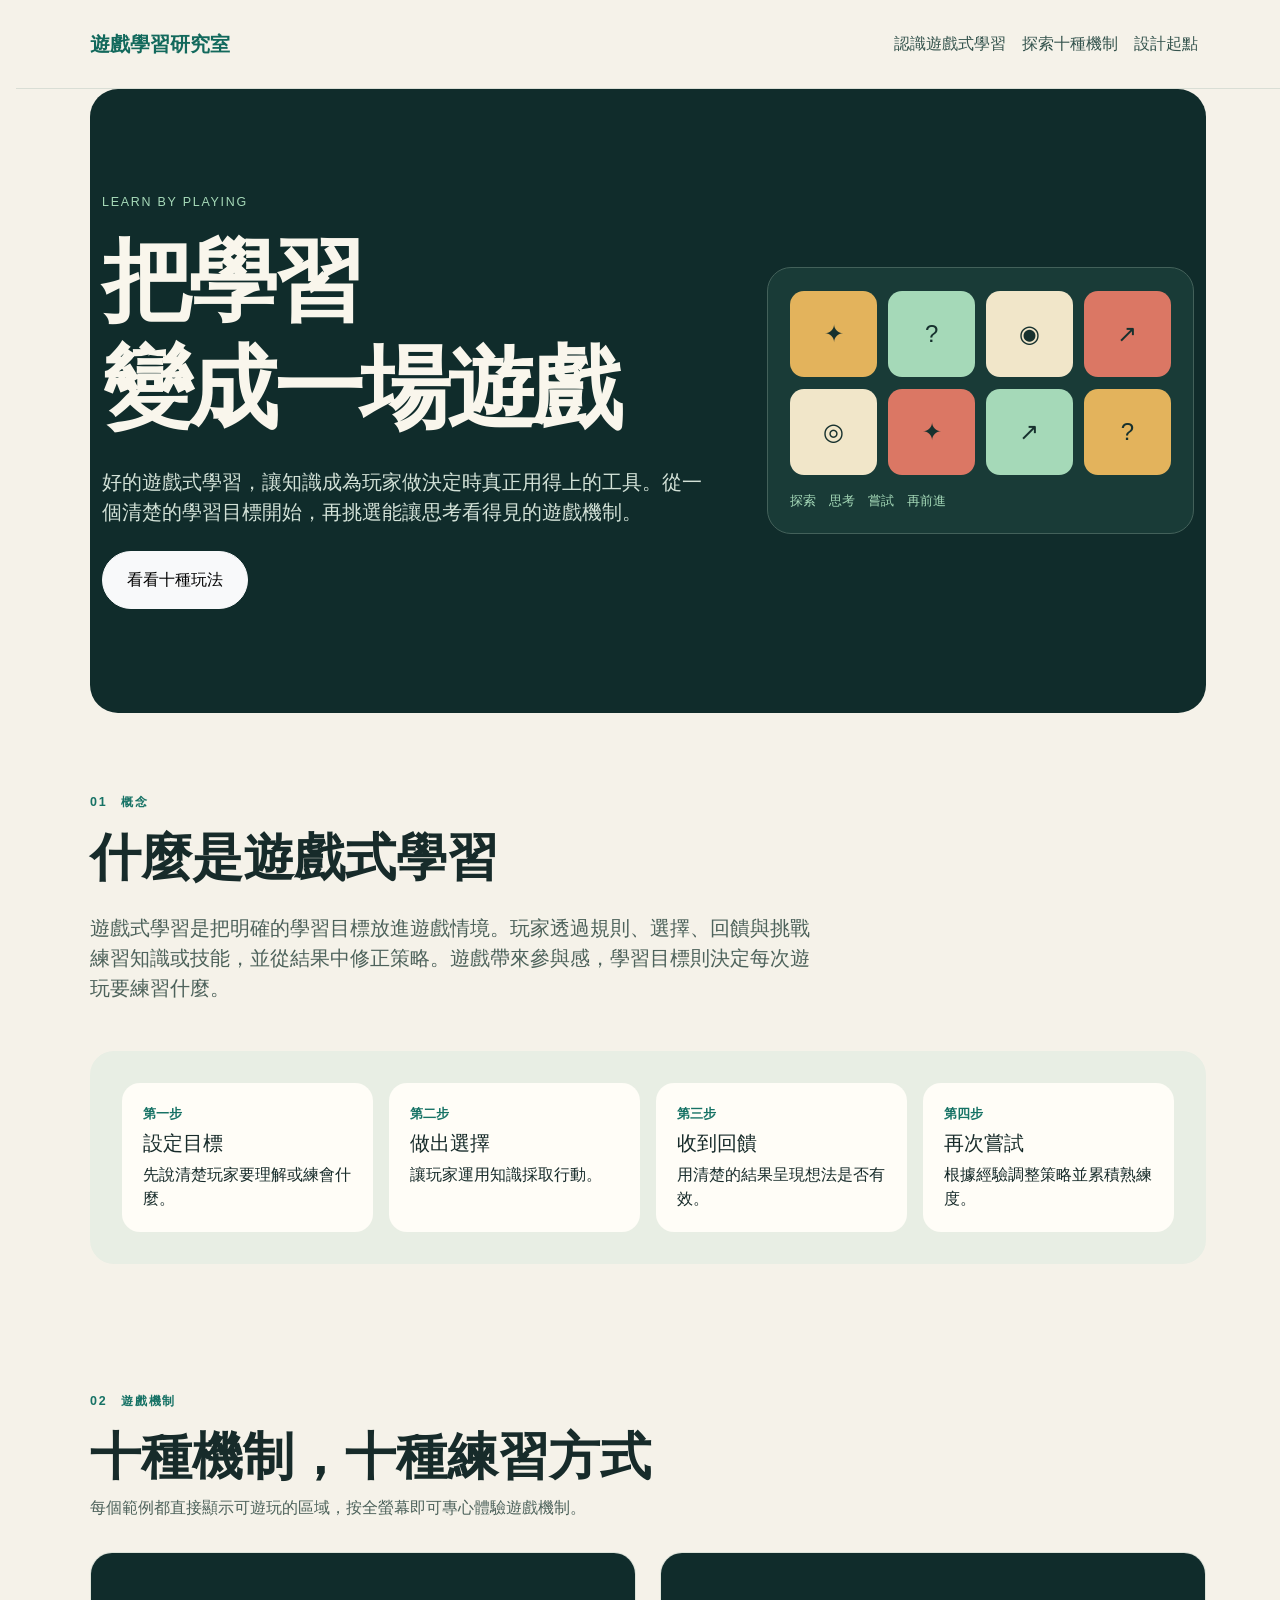
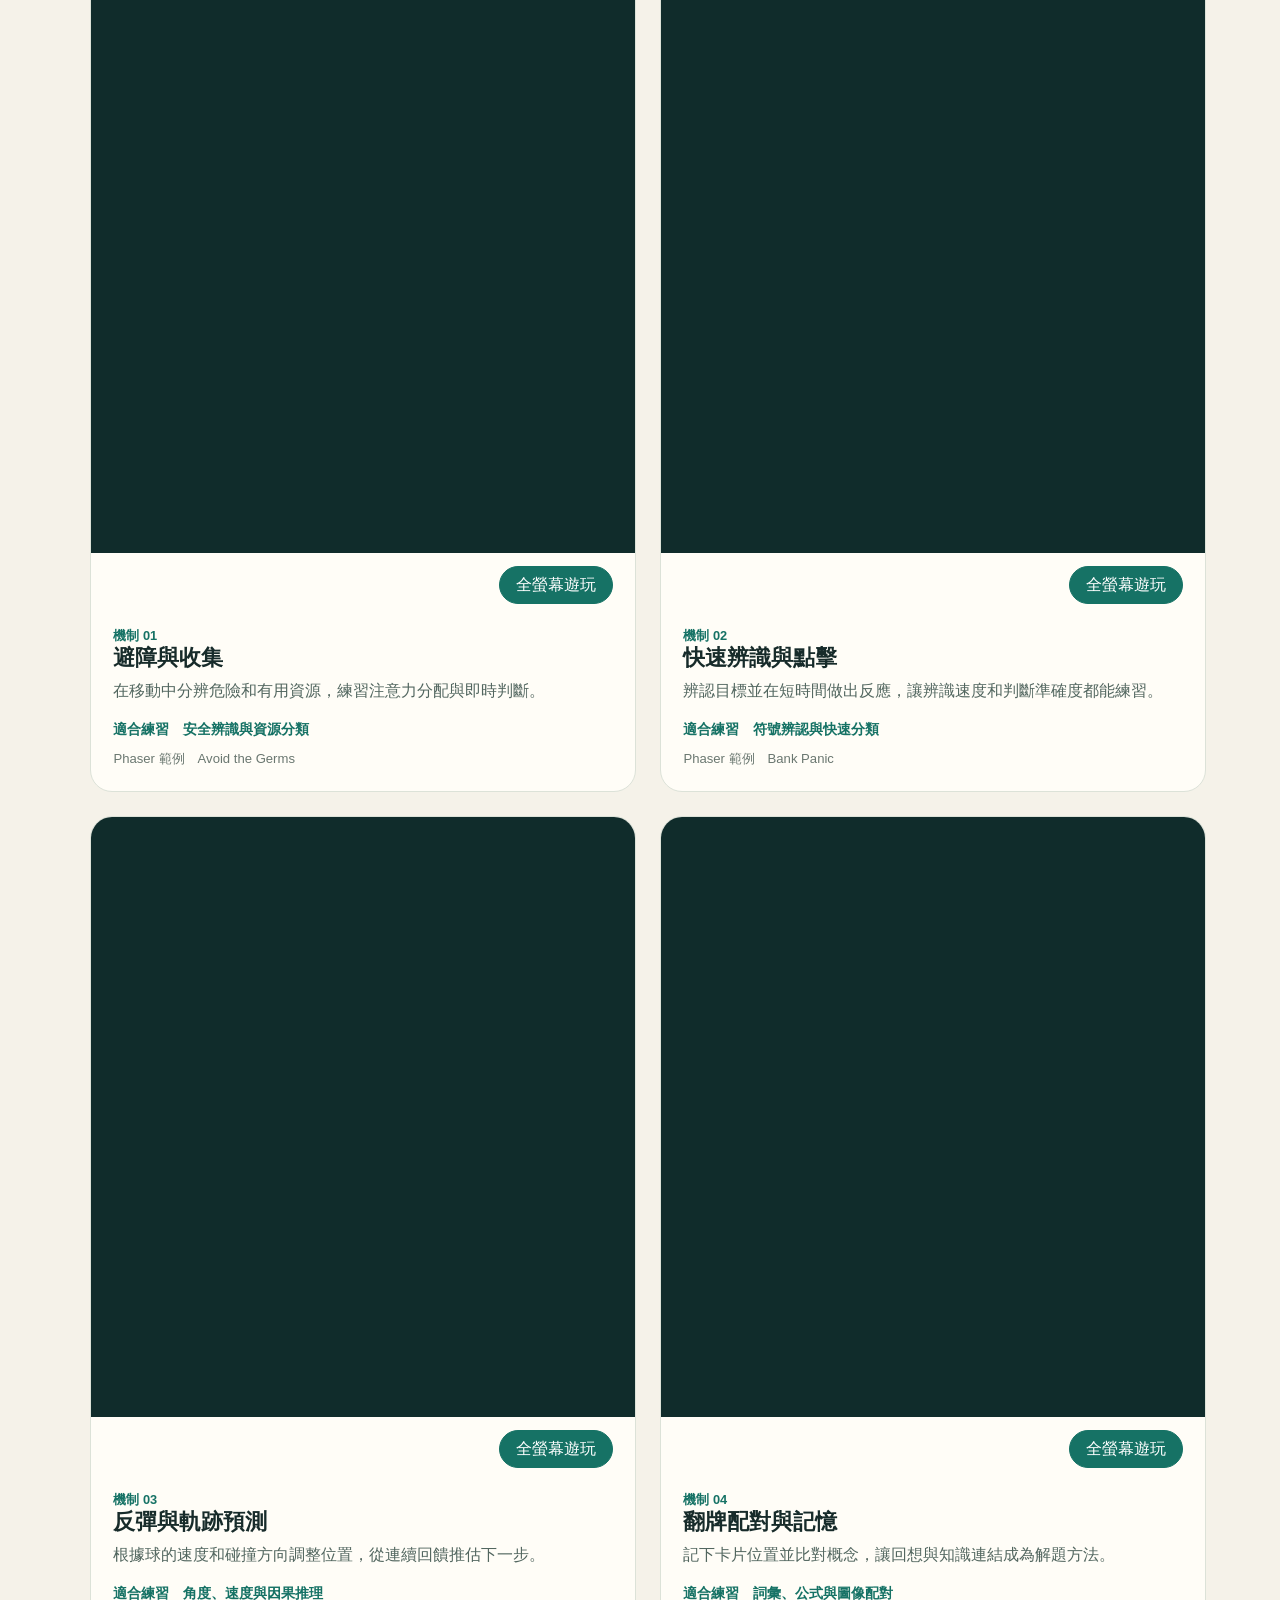
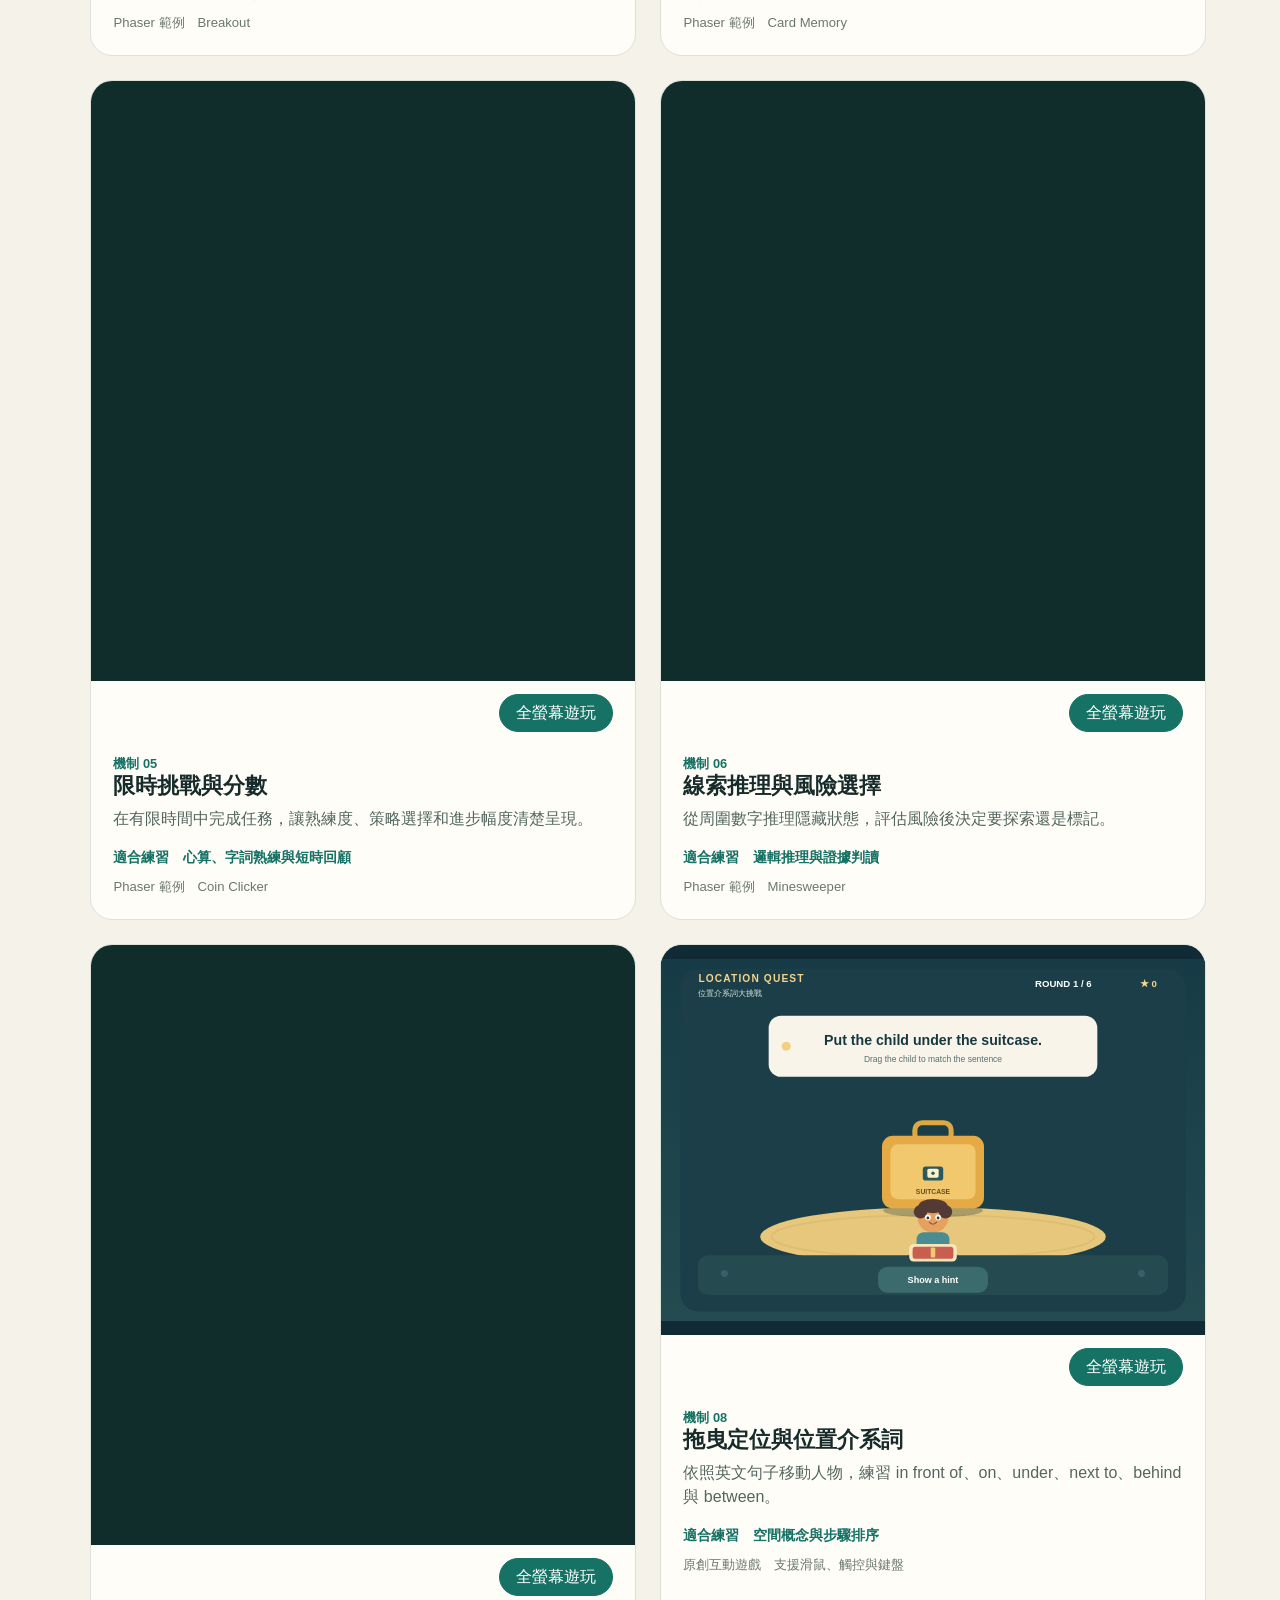
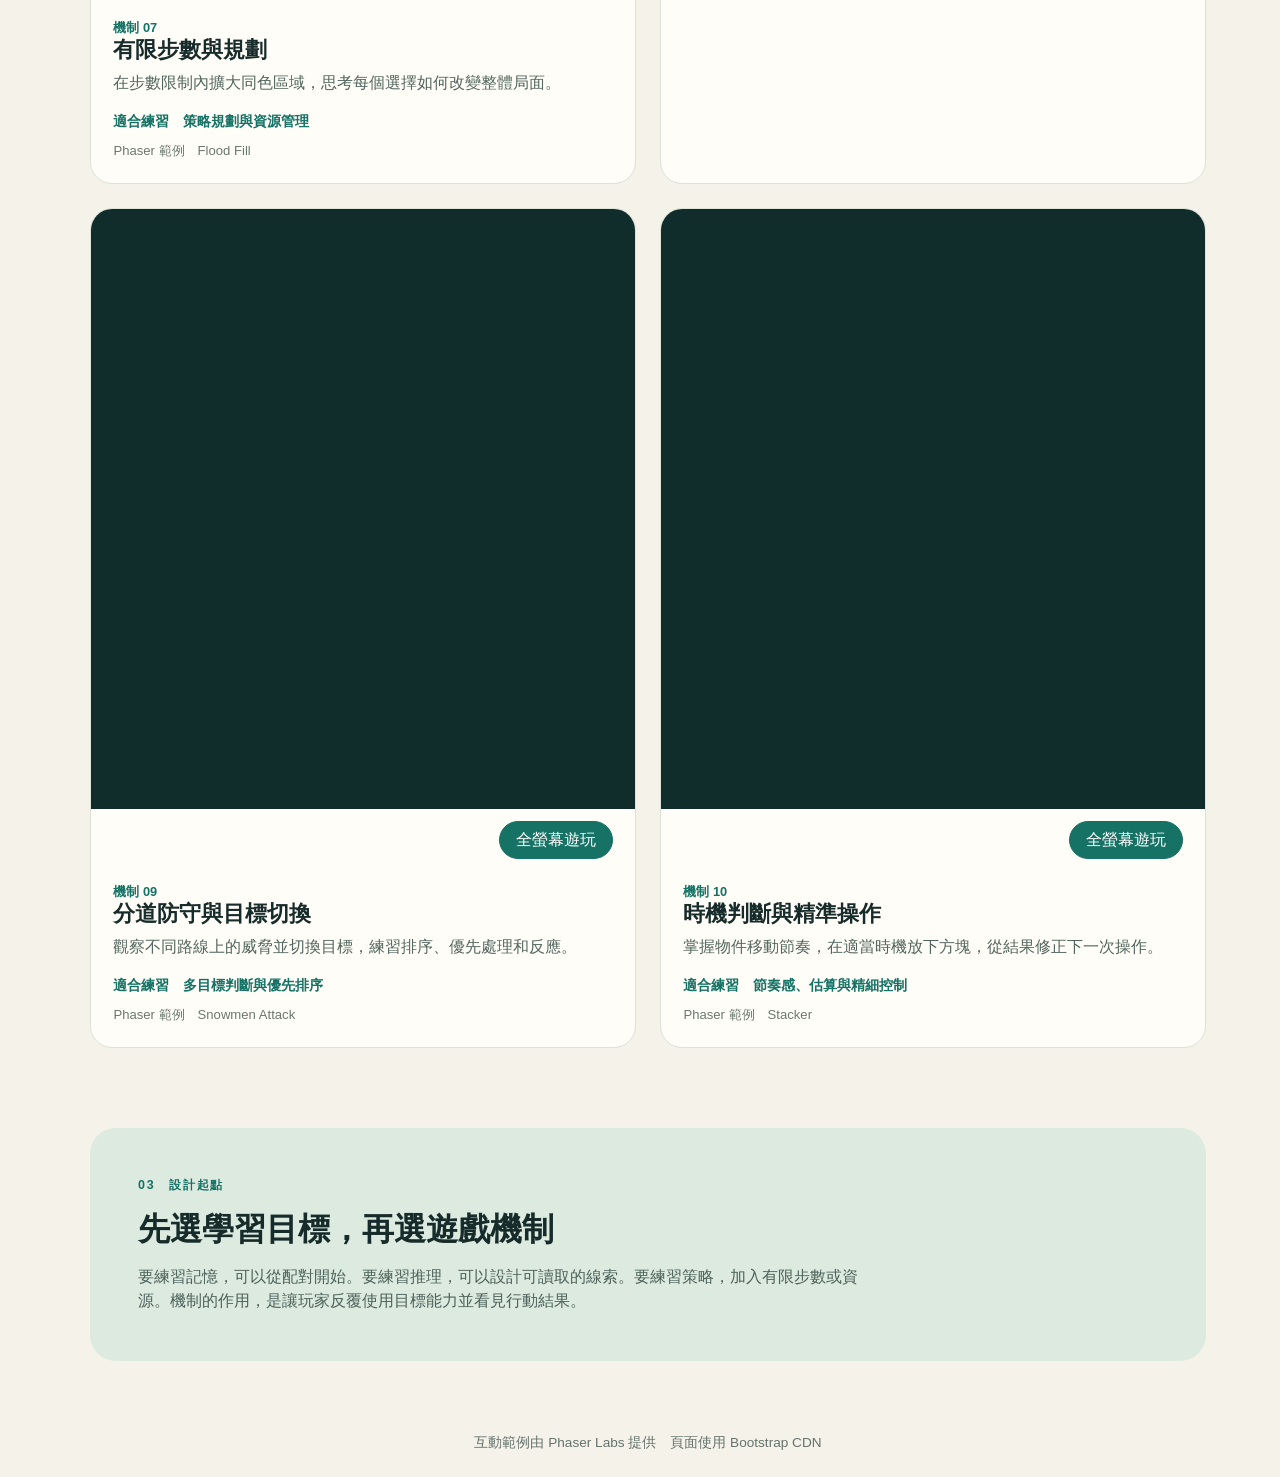
==== learning.html @ 2020c881 "Add interactive learning game examples" ====
<!doctype html>
<html lang="zh-Hant">
<head>
  <meta charset="utf-8">
  <meta name="viewport" content="width=device-width, initial-scale=1">
  <meta name="theme-color" content="#f5f2e9">
  <title>把學習變成遊戲｜遊戲式學習與 Phaser 機制</title>
  <link href="https://cdn.jsdelivr.net/npm/bootstrap@5.3.3/dist/css/bootstrap.min.css" rel="stylesheet">
  <style>
    html { overflow-y: scroll }
    body { padding-left: 16px }
    body { background: #f5f2e9 }
    body { color: #172b2a }
    body { font-family: "Noto Sans TC", "Microsoft JhengHei", sans-serif }
    .navbar { background: #f5f2e9 }
    .navbar { border-bottom: 1px solid #d9ded5 }
    .brand { color: #12695c }
    .brand { font-weight: 800 }
    .navlink { color: #34534d }
    .hero { background: #102c2b }
    .hero { color: #f9f6ec }
    .hero { border-radius: 28px }
    .hero { overflow: hidden }
    .hero { position: relative }
    .hero { padding: 5rem 0 }
    .eyebrow { color: #a5d9b8 }
    .eyebrow { letter-spacing: .14em }
    .eyebrow { font-size: .78rem }
    .hero h1 { font-size: clamp(2.8rem, 7vw, 5.8rem) }
    .hero h1 { font-weight: 850 }
    .hero h1 { letter-spacing: -.045em }
    .hero p { color: #d2e1d7 }
    .hero p { max-width: 38rem }
    .heroart { border: 1px solid #43615a }
    .heroart { border-radius: 24px }
    .heroart { background: #193b37 }
    .heroart { padding: 1.4rem }
    .board { display: grid }
    .board { grid-template-columns: repeat(4, 1fr) }
    .board { gap: .7rem }
    .tile { aspect-ratio: 1 }
    .tile { align-items: center }
    .tile { display: flex }
    .tile { justify-content: center }
    .tile { border-radius: 14px }
    .tile { background: #e3b35c }
    .tile { color: #17312e }
    .tile { font-size: 1.5rem }
    .tile:nth-child(2) { background: #a5d9b8 }
    .tile:nth-child(3) { background: #f1e6c9 }
    .tile:nth-child(4) { background: #db7764 }
    .tile:nth-child(5) { background: #f1e6c9 }
    .tile:nth-child(6) { background: #db7764 }
    .tile:nth-child(7) { background: #a5d9b8 }
    .tile:nth-child(8) { background: #e3b35c }
    .caption { color: #a5d9b8 }
    .caption { font-size: .82rem }
    .sectiontag { color: #167265 }
    .sectiontag { font-size: .78rem }
    .sectiontag { font-weight: 800 }
    .sectiontag { letter-spacing: .14em }
    .intro { padding: 5rem 0 3rem }
    .intro h2 { max-width: 48rem }
    .intro h2 { font-size: clamp(2rem, 4vw, 3.4rem) }
    .intro h2 { font-weight: 800 }
    .leadcopy { color: #4d625b }
    .leadcopy { max-width: 46rem }
    .loop { background: #e8eee4 }
    .loop { border-radius: 24px }
    .loop { padding: 2rem }
    .step { background: #fffdf7 }
    .step { border-radius: 18px }
    .step { height: 100% }
    .step { padding: 1.3rem }
    .stepnum { color: #167265 }
    .stepnum { font-size: .8rem }
    .stepnum { font-weight: 800 }
    .catalog { padding: 5rem 0 }
    .cataloghead { margin-bottom: 2rem }
    .cataloghead h2 { font-size: clamp(2rem, 4vw, 3.4rem) }
    .cataloghead h2 { font-weight: 800 }
    .gamecard { background: #fffdf7 }
    .gamecard { border: 1px solid #dce2d8 }
    .gamecard { border-radius: 22px }
    .gamecard { height: 100% }
    .gamecard { overflow: hidden }
    .gamebody { padding: 1.4rem }
    .number { color: #167265 }
    .number { font-size: .8rem }
    .number { font-weight: 800 }
    .gamebody h3 { font-size: 1.35rem }
    .gamebody h3 { font-weight: 800 }
    .gamebody p { color: #52665f }
    .usecase { color: #167265 }
    .usecase { font-size: .9rem }
    .usecase { font-weight: 700 }
    .gameframe { background: #102c2b }
    .gameframe { border: 0 }
    .gameframe { display: block }
    .gameframe { height: 600px }
    .positiongame { height: 390px }
    .gameframe { width: 100% }
    .gameactions { display: flex }
    .gameactions { justify-content: flex-end }
    .gameactions { padding: .8rem 1.4rem 0 }
    .gameactions .btn { background: #167265 }
    .gameactions .btn { border-color: #167265 }
    .tip { color: #6a7770 }
    .tip { font-size: .82rem }
    .closing { background: #dceae0 }
    .closing { border-radius: 26px }
    .closing { padding: 3rem }
    .closing h2 { font-weight: 800 }
    .footer { color: #64736c }
    .footer { font-size: .85rem }
    @media (max-width: 767px) {
      .hero { padding: 3.5rem 0 }
      .intro { padding: 3.5rem 0 2rem }
      .catalog { padding: 3.5rem 0 }
      .gameframe { height: 480px }
      .positiongame { height: 320px }
      .closing { padding: 2rem }
    }
  </style>
</head>
<body>
  <nav class="navbar navbar-expand-md">
    <div class="container py-3">
      <a class="navbar-brand brand" href="#top">遊戲學習研究室</a>
      <button class="navbar-toggler" type="button" data-bs-toggle="collapse" data-bs-target="#navmenu" aria-label="開啟導覽">
        <span class="navbar-toggler-icon"></span>
      </button>
      <div class="collapse navbar-collapse" id="navmenu">
        <div class="navbar-nav ms-auto">
          <a class="nav-link navlink" href="#about">認識遊戲式學習</a>
          <a class="nav-link navlink" href="#mechanics">探索十種機制</a>
          <a class="nav-link navlink" href="#choose">設計起點</a>
        </div>
      </div>
    </div>
  </nav>

  <main id="top" class="container">
    <section class="hero">
      <div class="container py-4">
        <div class="row align-items-center g-5">
          <div class="col-lg-7">
            <div class="eyebrow text-uppercase mb-3">Learn by playing</div>
            <h1 class="mb-4">把學習<br>變成一場遊戲</h1>
            <p class="fs-5 mb-4">好的遊戲式學習，讓知識成為玩家做決定時真正用得上的工具。從一個清楚的學習目標開始，再挑選能讓思考看得見的遊戲機制。</p>
            <a class="btn btn-light rounded-pill px-4 py-3" href="#mechanics">看看十種玩法</a>
          </div>
          <div class="col-lg-5">
            <div class="heroart">
              <div class="board">
                <div class="tile">✦</div><div class="tile">?</div><div class="tile">◉</div><div class="tile">↗</div>
                <div class="tile">◎</div><div class="tile">✦</div><div class="tile">↗</div><div class="tile">?</div>
              </div>
              <div class="caption mt-3">探索　思考　嘗試　再前進</div>
            </div>
          </div>
        </div>
      </div>
    </section>

    <section id="about" class="intro">
      <div class="sectiontag text-uppercase mb-3">01　概念</div>
      <h2 class="mb-4">什麼是遊戲式學習</h2>
      <p class="leadcopy fs-5">遊戲式學習是把明確的學習目標放進遊戲情境。玩家透過規則、選擇、回饋與挑戰練習知識或技能，並從結果中修正策略。遊戲帶來參與感，學習目標則決定每次遊玩要練習什麼。</p>
      <div class="loop mt-5">
        <div class="row g-3">
          <div class="col-md-3"><div class="step"><div class="stepnum">第一步</div><h3 class="h5 mt-2">設定目標</h3><p class="mb-0">先說清楚玩家要理解或練會什麼。</p></div></div>
          <div class="col-md-3"><div class="step"><div class="stepnum">第二步</div><h3 class="h5 mt-2">做出選擇</h3><p class="mb-0">讓玩家運用知識採取行動。</p></div></div>
          <div class="col-md-3"><div class="step"><div class="stepnum">第三步</div><h3 class="h5 mt-2">收到回饋</h3><p class="mb-0">用清楚的結果呈現想法是否有效。</p></div></div>
          <div class="col-md-3"><div class="step"><div class="stepnum">第四步</div><h3 class="h5 mt-2">再次嘗試</h3><p class="mb-0">根據經驗調整策略並累積熟練度。</p></div></div>
        </div>
      </div>
    </section>

    <section id="mechanics" class="catalog">
      <div class="cataloghead">
        <div class="sectiontag text-uppercase mb-3">02　遊戲機制</div>
        <h2>十種機制，十種練習方式</h2>
        <p class="leadcopy">每個範例都直接顯示可遊玩的區域，按全螢幕即可專心體驗遊戲機制。</p>
      </div>
      <div class="row g-4">
        <div class="col-lg-6"><article class="gamecard"><iframe id="sample01" class="gameframe" allowfullscreen loading="lazy" scrolling="no" title="避障與收集遊戲範例" src="https://labs.phaser.io/phaser4-view.html?src=src%2Fgames%2Favoid%20the%20germs%2Fmain.js&module=true#phaser-example"></iframe><div class="gameactions"><button class="btn btn-success rounded-pill px-3" type="button" onclick="goFullscreen('sample01')">全螢幕遊玩</button></div><div class="gamebody"><div class="number">機制 01</div><h3>避障與收集</h3><p>在移動中分辨危險和有用資源，練習注意力分配與即時判斷。</p><div class="usecase">適合練習　安全辨識與資源分類</div><div class="tip mt-2">Phaser 範例　Avoid the Germs</div></div></article></div>
        <div class="col-lg-6"><article class="gamecard"><iframe id="sample02" class="gameframe" allowfullscreen loading="lazy" scrolling="no" title="點擊射擊遊戲範例" src="https://labs.phaser.io/phaser4-view.html?src=src%2Fgames%2Fbank%20panic%2Fmain.js&module=true#phaser-example"></iframe><div class="gameactions"><button class="btn btn-success rounded-pill px-3" type="button" onclick="goFullscreen('sample02')">全螢幕遊玩</button></div><div class="gamebody"><div class="number">機制 02</div><h3>快速辨識與點擊</h3><p>辨認目標並在短時間做出反應，讓辨識速度和判斷準確度都能練習。</p><div class="usecase">適合練習　符號辨認與快速分類</div><div class="tip mt-2">Phaser 範例　Bank Panic</div></div></article></div>
        <div class="col-lg-6"><article class="gamecard"><iframe id="sample03" class="gameframe" allowfullscreen loading="lazy" scrolling="no" title="彈球與磚塊遊戲範例" src="https://labs.phaser.io/phaser4-view.html?src=src%2Fgames%2Fbreakout%2Fbreakout.js#phaser-example"></iframe><div class="gameactions"><button class="btn btn-success rounded-pill px-3" type="button" onclick="goFullscreen('sample03')">全螢幕遊玩</button></div><div class="gamebody"><div class="number">機制 03</div><h3>反彈與軌跡預測</h3><p>根據球的速度和碰撞方向調整位置，從連續回饋推估下一步。</p><div class="usecase">適合練習　角度、速度與因果推理</div><div class="tip mt-2">Phaser 範例　Breakout</div></div></article></div>
        <div class="col-lg-6"><article class="gamecard"><iframe id="sample04" class="gameframe" allowfullscreen loading="lazy" scrolling="no" title="記憶配對遊戲範例" src="https://labs.phaser.io/phaser4-view.html?src=src%2Fgames%2Fcard%20memory%2Fmain.js&module=true#phaser-example"></iframe><div class="gameactions"><button class="btn btn-success rounded-pill px-3" type="button" onclick="goFullscreen('sample04')">全螢幕遊玩</button></div><div class="gamebody"><div class="number">機制 04</div><h3>翻牌配對與記憶</h3><p>記下卡片位置並比對概念，讓回想與知識連結成為解題方法。</p><div class="usecase">適合練習　詞彙、公式與圖像配對</div><div class="tip mt-2">Phaser 範例　Card Memory</div></div></article></div>
        <div class="col-lg-6"><article class="gamecard"><iframe id="sample05" class="gameframe" allowfullscreen loading="lazy" scrolling="no" title="限時點擊遊戲範例" src="https://labs.phaser.io/phaser4-view.html?src=src%2Fgames%2Fcoin%20clicker%2Fmain.js&module=true#phaser-example"></iframe><div class="gameactions"><button class="btn btn-success rounded-pill px-3" type="button" onclick="goFullscreen('sample05')">全螢幕遊玩</button></div><div class="gamebody"><div class="number">機制 05</div><h3>限時挑戰與分數</h3><p>在有限時間中完成任務，讓熟練度、策略選擇和進步幅度清楚呈現。</p><div class="usecase">適合練習　心算、字詞熟練與短時回顧</div><div class="tip mt-2">Phaser 範例　Coin Clicker</div></div></article></div>
        <div class="col-lg-6"><article class="gamecard"><iframe id="sample06" class="gameframe" allowfullscreen loading="lazy" scrolling="no" title="踩地雷邏輯遊戲範例" src="https://labs.phaser.io/phaser4-view.html?src=src%2Fgames%2Fminesweeper%2Fminesweeper.js#phaser-example"></iframe><div class="gameactions"><button class="btn btn-success rounded-pill px-3" type="button" onclick="goFullscreen('sample06')">全螢幕遊玩</button></div><div class="gamebody"><div class="number">機制 06</div><h3>線索推理與風險選擇</h3><p>從周圍數字推理隱藏狀態，評估風險後決定要探索還是標記。</p><div class="usecase">適合練習　邏輯推理與證據判讀</div><div class="tip mt-2">Phaser 範例　Minesweeper</div></div></article></div>
        <div class="col-lg-6"><article class="gamecard"><iframe id="sample07" class="gameframe" allowfullscreen loading="lazy" scrolling="no" title="填色區域解謎範例" src="https://labs.phaser.io/phaser4-view.html?src=src%2Fgames%2Fflood%20fill%2Fflood-fill.js#phaser-example"></iframe><div class="gameactions"><button class="btn btn-success rounded-pill px-3" type="button" onclick="goFullscreen('sample07')">全螢幕遊玩</button></div><div class="gamebody"><div class="number">機制 07</div><h3>有限步數與規劃</h3><p>在步數限制內擴大同色區域，思考每個選擇如何改變整體局面。</p><div class="usecase">適合練習　策略規劃與資源管理</div><div class="tip mt-2">Phaser 範例　Flood Fill</div></div></article></div>
        <div class="col-lg-6"><article class="gamecard"><iframe id="sample08" class="gameframe positiongame" allowfullscreen loading="lazy" scrolling="no" title="位置介系詞拖曳遊戲範例" src="prepositions-game.html"></iframe><div class="gameactions"><button class="btn btn-success rounded-pill px-3" type="button" onclick="goFullscreen('sample08')">全螢幕遊玩</button></div><div class="gamebody"><div class="number">機制 08</div><h3>拖曳定位與位置介系詞</h3><p>依照英文句子移動人物，練習 in front of、on、under、next to、behind 與 between。</p><div class="usecase">適合練習　空間概念與步驟排序</div><div class="tip mt-2">原創互動遊戲　支援滑鼠、觸控與鍵盤</div></div></article></div>
        <div class="col-lg-6"><article class="gamecard"><iframe id="sample09" class="gameframe" allowfullscreen loading="lazy" scrolling="no" title="分道防守遊戲範例" src="https://labs.phaser.io/phaser4-view.html?src=src%2Fgames%2Fsnowmen%20attack%2Fmain.js&module=true#phaser-example"></iframe><div class="gameactions"><button class="btn btn-success rounded-pill px-3" type="button" onclick="goFullscreen('sample09')">全螢幕遊玩</button></div><div class="gamebody"><div class="number">機制 09</div><h3>分道防守與目標切換</h3><p>觀察不同路線上的威脅並切換目標，練習排序、優先處理和反應。</p><div class="usecase">適合練習　多目標判斷與優先排序</div><div class="tip mt-2">Phaser 範例　Snowmen Attack</div></div></article></div>
        <div class="col-lg-6"><article class="gamecard"><iframe id="sample10" class="gameframe" allowfullscreen loading="lazy" scrolling="no" title="堆疊方塊遊戲範例" src="https://labs.phaser.io/phaser4-view.html?src=src%2Fgames%2Fstacker%2Fstacker.js#phaser-example"></iframe><div class="gameactions"><button class="btn btn-success rounded-pill px-3" type="button" onclick="goFullscreen('sample10')">全螢幕遊玩</button></div><div class="gamebody"><div class="number">機制 10</div><h3>時機判斷與精準操作</h3><p>掌握物件移動節奏，在適當時機放下方塊，從結果修正下一次操作。</p><div class="usecase">適合練習　節奏感、估算與精細控制</div><div class="tip mt-2">Phaser 範例　Stacker</div></div></article></div>
      </div>
    </section>

    <section id="choose" class="closing mb-5">
      <div class="sectiontag text-uppercase mb-3">03　設計起點</div>
      <h2 class="mb-3">先選學習目標，再選遊戲機制</h2>
      <p class="leadcopy mb-0">要練習記憶，可以從配對開始。要練習推理，可以設計可讀取的線索。要練習策略，加入有限步數或資源。機制的作用，是讓玩家反覆使用目標能力並看見行動結果。</p>
    </section>
    <footer class="footer text-center py-4">互動範例由 Phaser Labs 提供　頁面使用 Bootstrap CDN</footer>
  </main>
  <script>function goFullscreen(id) { document.getElementById(id).requestFullscreen() }</script>
  <script src="https://cdn.jsdelivr.net/npm/bootstrap@5.3.3/dist/js/bootstrap.bundle.min.js"></script>
</body>
</html>
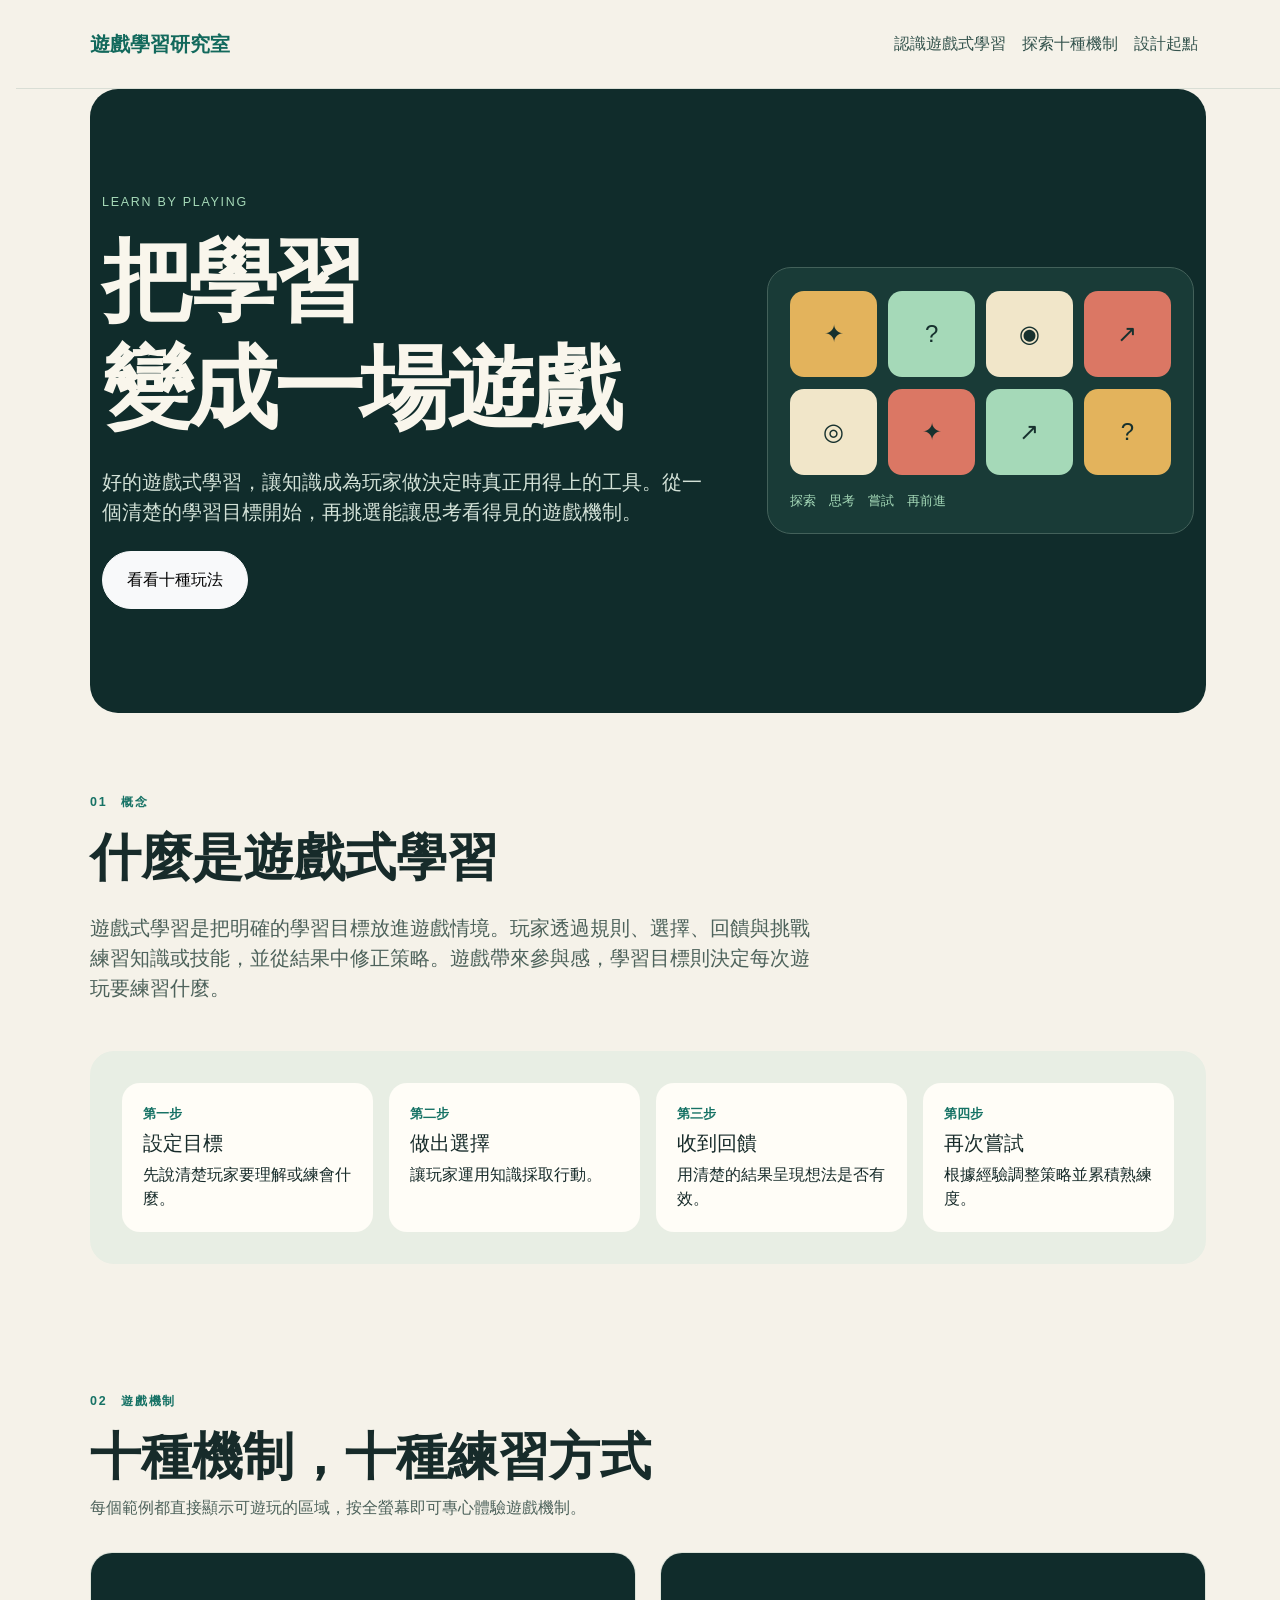
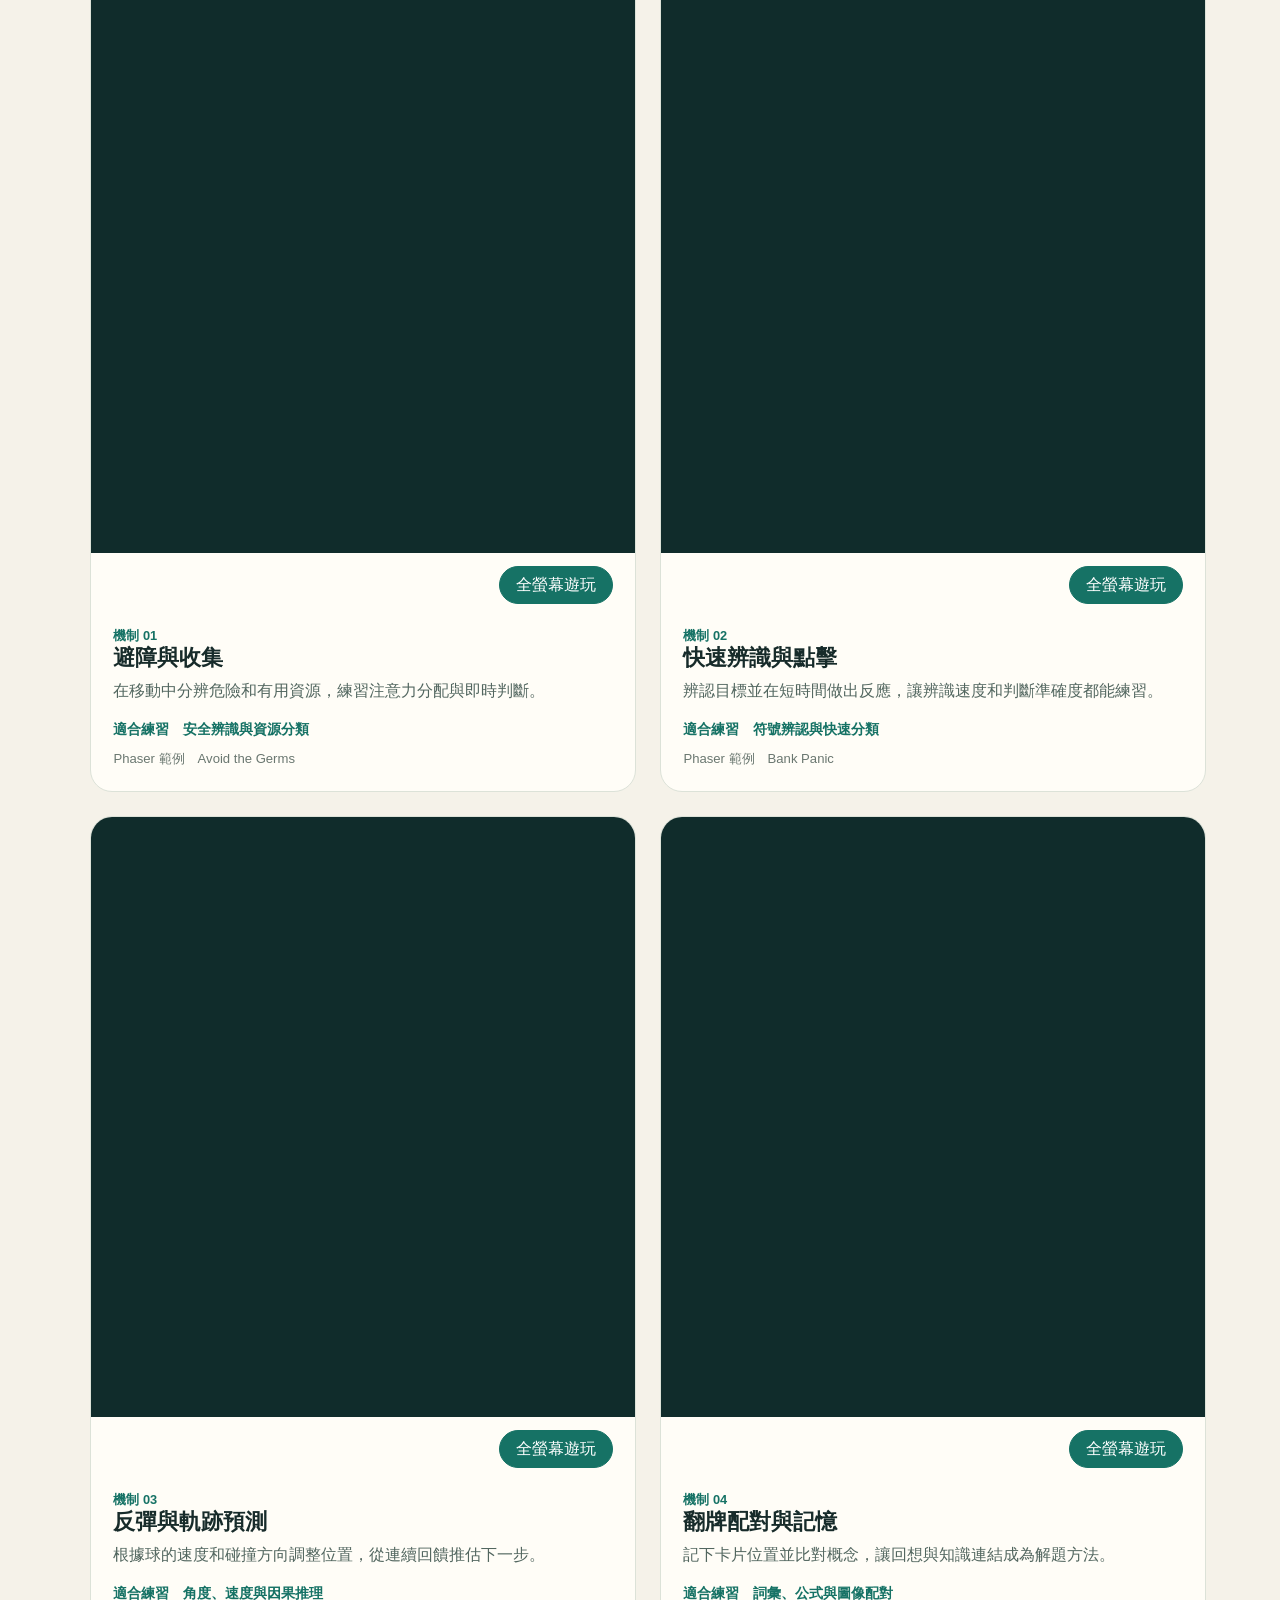
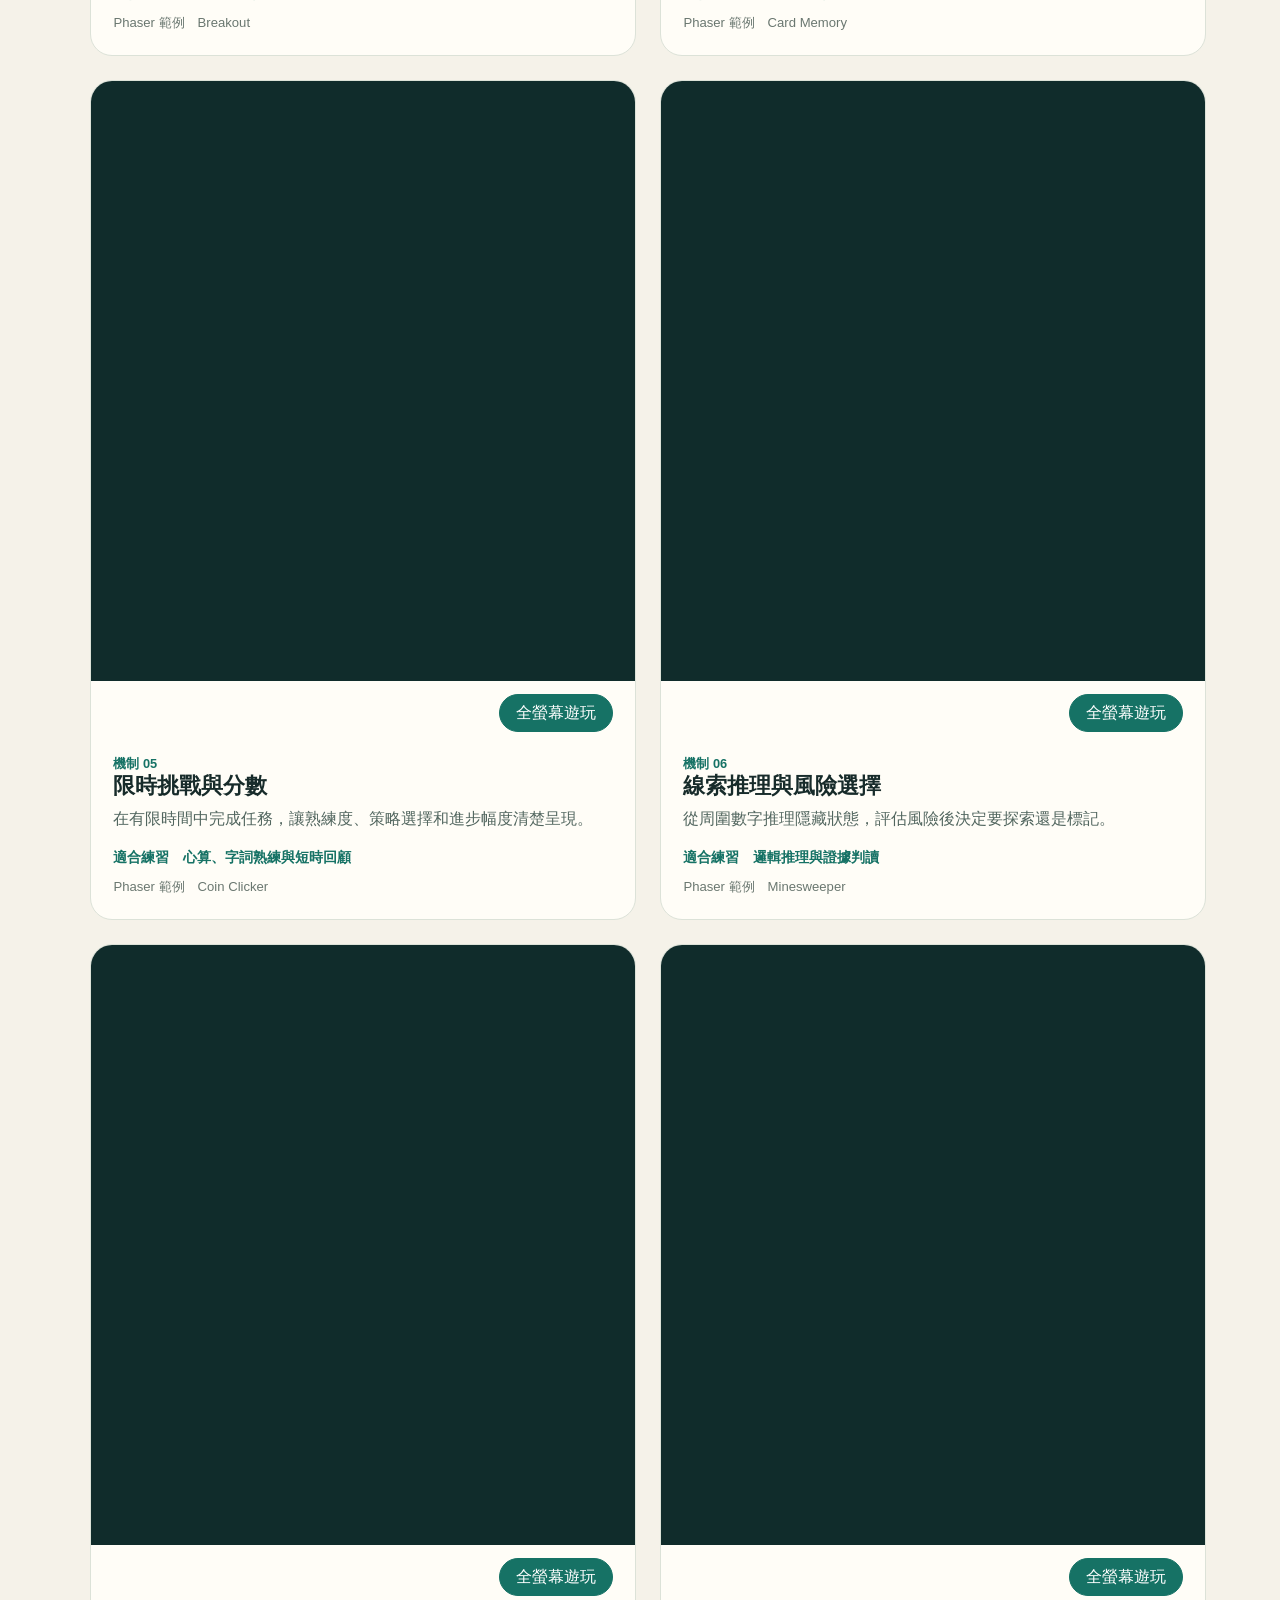
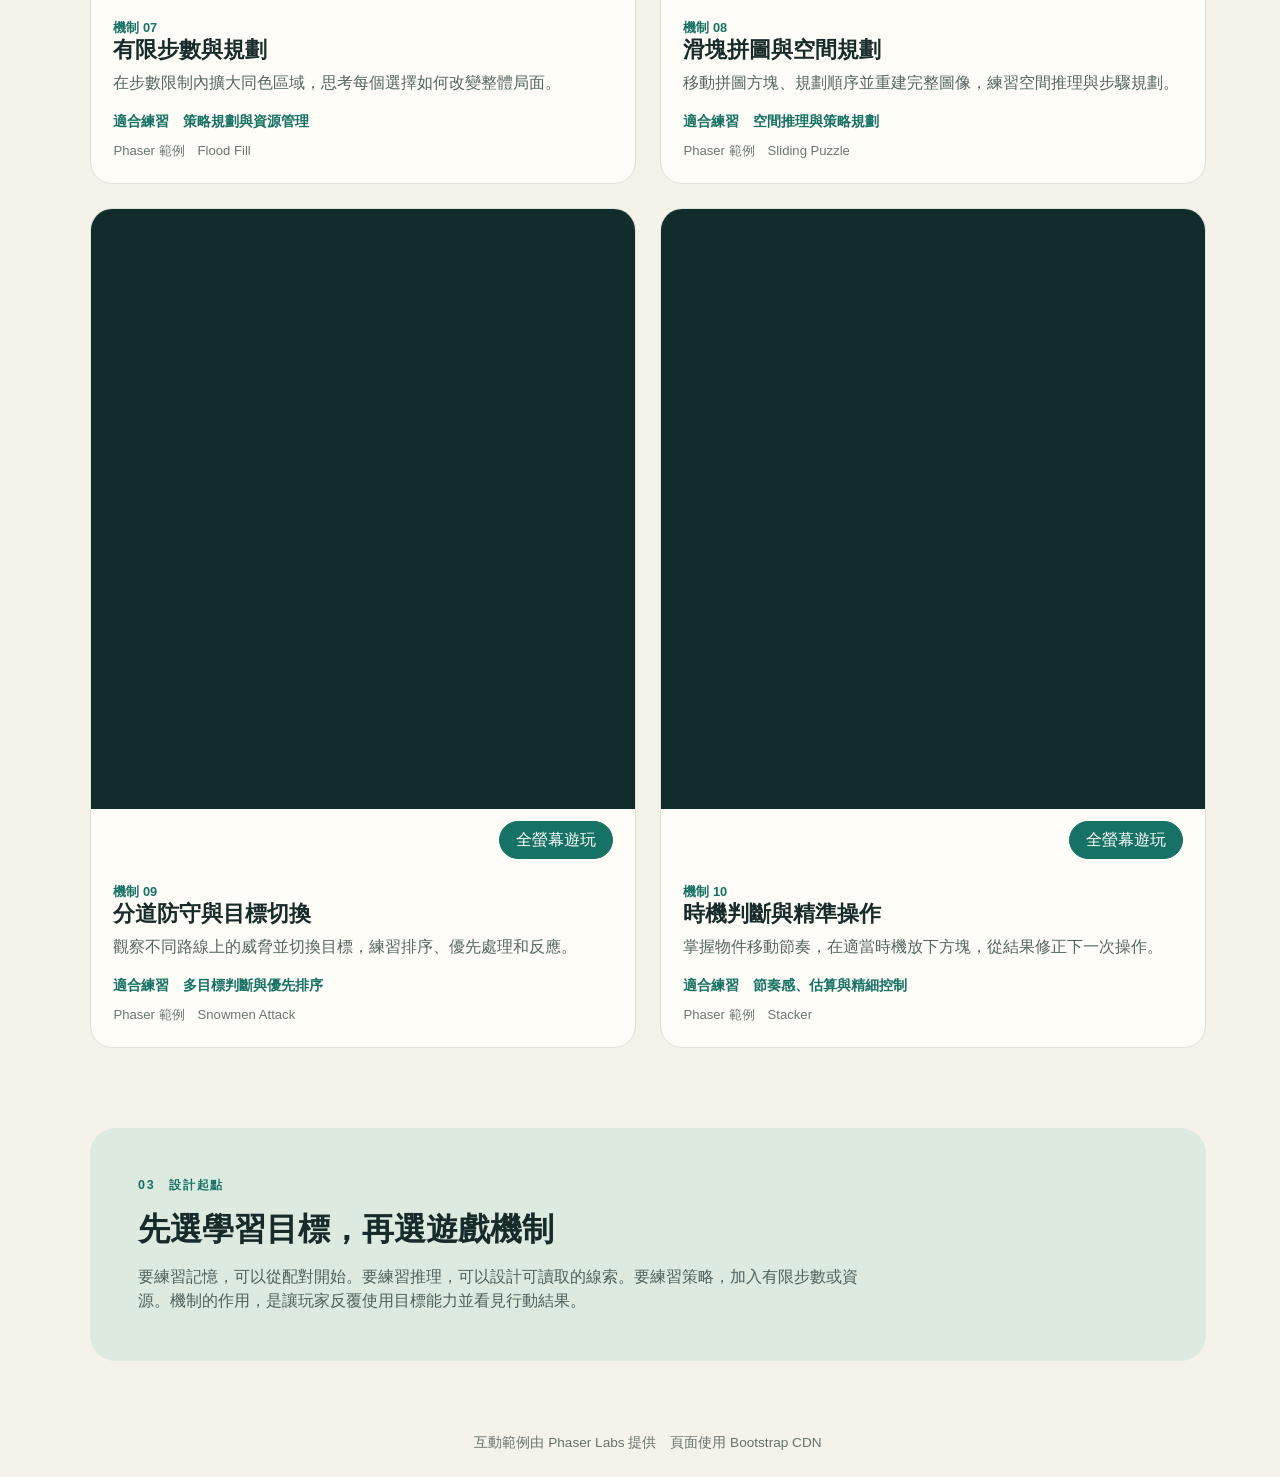
==== commit 3c2959ff: "Restore sliding puzzle mechanism 8" ====
--- a/learning.html
+++ b/learning.html
@@ -98,7 +98,6 @@
     .gameframe { border: 0 }
     .gameframe { display: block }
     .gameframe { height: 600px }
-    .positiongame { height: 390px }
     .gameframe { width: 100% }
     .gameactions { display: flex }
     .gameactions { justify-content: flex-end }
@@ -118,7 +117,6 @@
       .intro { padding: 3.5rem 0 2rem }
       .catalog { padding: 3.5rem 0 }
       .gameframe { height: 480px }
-      .positiongame { height: 320px }
       .closing { padding: 2rem }
     }
   </style>
@@ -191,7 +189,7 @@
         <div class="col-lg-6"><article class="gamecard"><iframe id="sample05" class="gameframe" allowfullscreen loading="lazy" scrolling="no" title="限時點擊遊戲範例" src="https://labs.phaser.io/phaser4-view.html?src=src%2Fgames%2Fcoin%20clicker%2Fmain.js&module=true#phaser-example"></iframe><div class="gameactions"><button class="btn btn-success rounded-pill px-3" type="button" onclick="goFullscreen('sample05')">全螢幕遊玩</button></div><div class="gamebody"><div class="number">機制 05</div><h3>限時挑戰與分數</h3><p>在有限時間中完成任務，讓熟練度、策略選擇和進步幅度清楚呈現。</p><div class="usecase">適合練習　心算、字詞熟練與短時回顧</div><div class="tip mt-2">Phaser 範例　Coin Clicker</div></div></article></div>
         <div class="col-lg-6"><article class="gamecard"><iframe id="sample06" class="gameframe" allowfullscreen loading="lazy" scrolling="no" title="踩地雷邏輯遊戲範例" src="https://labs.phaser.io/phaser4-view.html?src=src%2Fgames%2Fminesweeper%2Fminesweeper.js#phaser-example"></iframe><div class="gameactions"><button class="btn btn-success rounded-pill px-3" type="button" onclick="goFullscreen('sample06')">全螢幕遊玩</button></div><div class="gamebody"><div class="number">機制 06</div><h3>線索推理與風險選擇</h3><p>從周圍數字推理隱藏狀態，評估風險後決定要探索還是標記。</p><div class="usecase">適合練習　邏輯推理與證據判讀</div><div class="tip mt-2">Phaser 範例　Minesweeper</div></div></article></div>
         <div class="col-lg-6"><article class="gamecard"><iframe id="sample07" class="gameframe" allowfullscreen loading="lazy" scrolling="no" title="填色區域解謎範例" src="https://labs.phaser.io/phaser4-view.html?src=src%2Fgames%2Fflood%20fill%2Fflood-fill.js#phaser-example"></iframe><div class="gameactions"><button class="btn btn-success rounded-pill px-3" type="button" onclick="goFullscreen('sample07')">全螢幕遊玩</button></div><div class="gamebody"><div class="number">機制 07</div><h3>有限步數與規劃</h3><p>在步數限制內擴大同色區域，思考每個選擇如何改變整體局面。</p><div class="usecase">適合練習　策略規劃與資源管理</div><div class="tip mt-2">Phaser 範例　Flood Fill</div></div></article></div>
-        <div class="col-lg-6"><article class="gamecard"><iframe id="sample08" class="gameframe positiongame" allowfullscreen loading="lazy" scrolling="no" title="位置介系詞拖曳遊戲範例" src="prepositions-game.html"></iframe><div class="gameactions"><button class="btn btn-success rounded-pill px-3" type="button" onclick="goFullscreen('sample08')">全螢幕遊玩</button></div><div class="gamebody"><div class="number">機制 08</div><h3>拖曳定位與位置介系詞</h3><p>依照英文句子移動人物，練習 in front of、on、under、next to、behind 與 between。</p><div class="usecase">適合練習　空間概念與步驟排序</div><div class="tip mt-2">原創互動遊戲　支援滑鼠、觸控與鍵盤</div></div></article></div>
+        <div class="col-lg-6"><article class="gamecard"><iframe id="sample08" class="gameframe" allowfullscreen loading="lazy" scrolling="no" title="滑塊拼圖遊戲範例" src="https://labs.phaser.io/phaser4-view.html?src=src%2Fgames%2Fsliding%20puzzle%2Fmain.js&amp;module=true#phaser-example"></iframe><div class="gameactions"><button class="btn btn-success rounded-pill px-3" type="button" onclick="goFullscreen('sample08')">全螢幕遊玩</button></div><div class="gamebody"><div class="number">機制 08</div><h3>滑塊拼圖與空間規劃</h3><p>移動拼圖方塊、規劃順序並重建完整圖像，練習空間推理與步驟規劃。</p><div class="usecase">適合練習　空間推理與策略規劃</div><div class="tip mt-2">Phaser 範例　Sliding Puzzle</div></div></article></div>
         <div class="col-lg-6"><article class="gamecard"><iframe id="sample09" class="gameframe" allowfullscreen loading="lazy" scrolling="no" title="分道防守遊戲範例" src="https://labs.phaser.io/phaser4-view.html?src=src%2Fgames%2Fsnowmen%20attack%2Fmain.js&module=true#phaser-example"></iframe><div class="gameactions"><button class="btn btn-success rounded-pill px-3" type="button" onclick="goFullscreen('sample09')">全螢幕遊玩</button></div><div class="gamebody"><div class="number">機制 09</div><h3>分道防守與目標切換</h3><p>觀察不同路線上的威脅並切換目標，練習排序、優先處理和反應。</p><div class="usecase">適合練習　多目標判斷與優先排序</div><div class="tip mt-2">Phaser 範例　Snowmen Attack</div></div></article></div>
         <div class="col-lg-6"><article class="gamecard"><iframe id="sample10" class="gameframe" allowfullscreen loading="lazy" scrolling="no" title="堆疊方塊遊戲範例" src="https://labs.phaser.io/phaser4-view.html?src=src%2Fgames%2Fstacker%2Fstacker.js#phaser-example"></iframe><div class="gameactions"><button class="btn btn-success rounded-pill px-3" type="button" onclick="goFullscreen('sample10')">全螢幕遊玩</button></div><div class="gamebody"><div class="number">機制 10</div><h3>時機判斷與精準操作</h3><p>掌握物件移動節奏，在適當時機放下方塊，從結果修正下一次操作。</p><div class="usecase">適合練習　節奏感、估算與精細控制</div><div class="tip mt-2">Phaser 範例　Stacker</div></div></article></div>
       </div>
